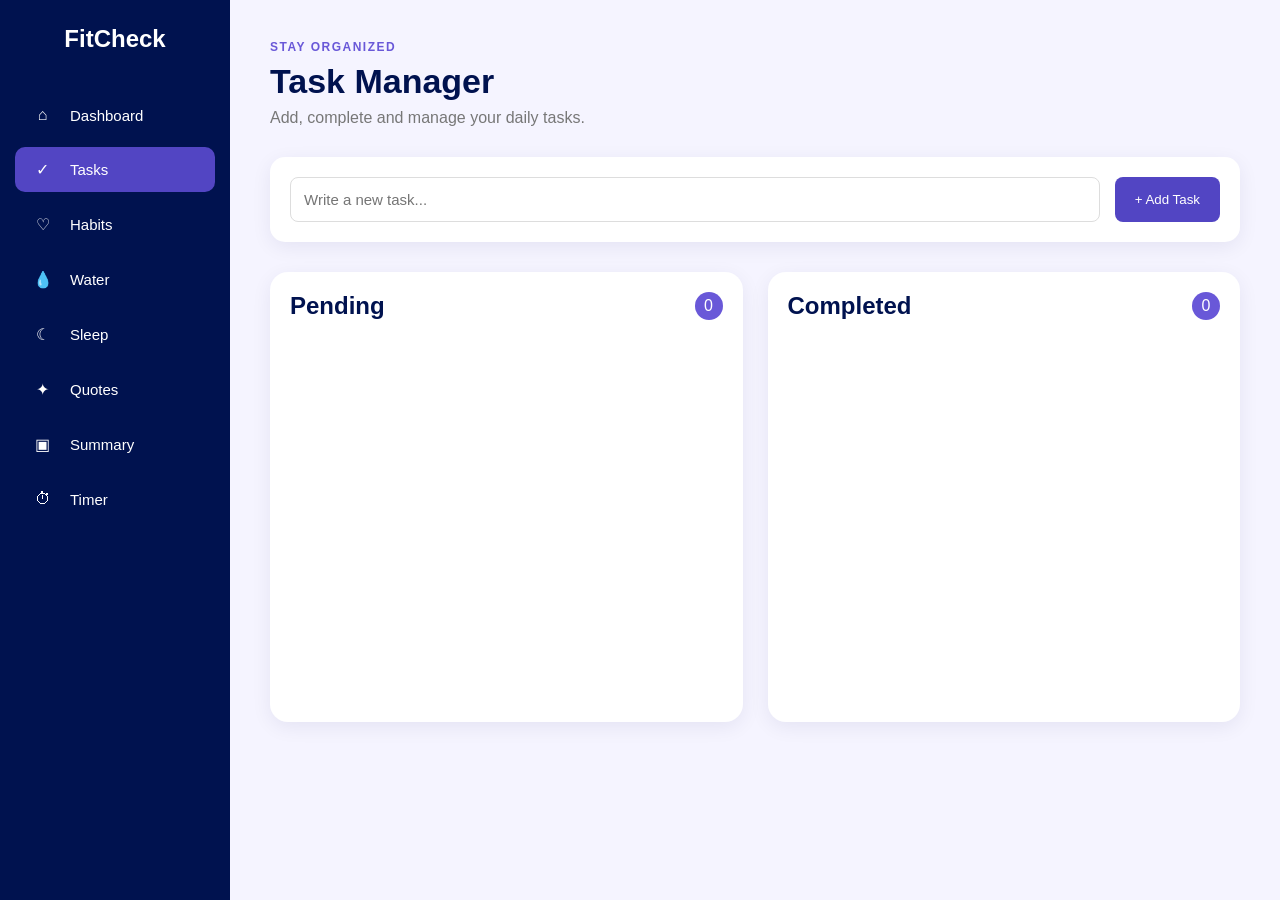
==== tasks.html @ d44de54c "changed ui, added tasks page" ====
<!DOCTYPE html>
<html lang="en">

<head>
    <meta charset="UTF-8">
    <meta name="viewport" content="width=device-width, initial-scale=1.0">

    <title>FitCheck - Tasks</title>

    <link rel="stylesheet" href="tasks.css">
</head>

<body>
    <aside class="sidebar">
        <div class="logo">
            <h2>FitCheck</h2>
        </div>
        <nav class="side-nav">
            <a href="index.html" class="nav-item">
                <span>⌂</span>
                <p>Dashboard</p>
            </a>
            <a href="tasks.html" class="nav-item active">
                <span>✓</span>
                <p>Tasks</p>
            </a>
            <a href="habits.html" class="nav-item">
                <span>♡</span>
                <p>Habits</p>
            </a>
            <a href="water.html" class="nav-item">
                <span>💧</span>
                <p>Water</p>
            </a>
            <a href="sleep.html" class="nav-item">
                <span>☾</span>
                <p>Sleep</p>
            </a>
            <a href="quotes.html" class="nav-item">
                <span>✦</span>
                <p>Quotes</p>
            </a>
            <a href="summary.html" class="nav-item">
                <span>▣</span>
                <p>Summary</p>
            </a>
            <a href="timer.html" class="nav-item">
                <span>⏱</span>
                <p>Timer</p>
            </a>
        </nav>
    </aside>

    <main class="main-content">
        <header class="page-header">
            <p class="small-heading">STAY ORGANIZED</p>
            <h1>Task Manager</h1>
            <p>Add, complete and manage your daily tasks.</p>
        </header>
        <section class="add-task-card">
            <input
                type="text"
                id="taskInput"
                placeholder="Write a new task...">
            <button id="addTaskButton">
                + Add Task
            </button>
        </section>
        <section class="task-board">
            <div class="task-column">
                <div class="column-heading">
                    <h2>Pending</h2>
                    <span id="pendingCount">0</span>
                </div>
                <div id="pendingTasks" class="task-list">
                </div>
            </div>
            <div class="task-column">
                <div class="column-heading">
                    <h2>Completed</h2>
                    <span id="completedCount">0</span>
                </div>
                <div id="completedTasks" class="task-list">
                </div>
            </div>
        </section>
    </main>

    <script src="script.js"></script>
</body>
</html>
---- tasks.css ----
* {
    margin: 0;
    padding: 0;
    box-sizing: border-box;
}

body {
    font-family: Arial, sans-serif;
    background-color: #f5f4ff;
    color: #00124F;
}


/* SIDEBAR */

.sidebar {
    width: 230px;
    height: 100vh;

    position: fixed;
    left: 0;
    top: 0;

    background-color: #00124F;
    color: white;

    padding: 25px 15px;
}

.logo {
    text-align: center;
    margin-bottom: 40px;
}

.side-nav {
    display: flex;
    flex-direction: column;
    gap: 10px;
}

.nav-item {
    text-decoration: none;
    color: white;

    display: flex;
    align-items: center;
    gap: 15px;

    padding: 13px 15px;

    border-radius: 10px;
}

.nav-item:hover,
.nav-item.active {
    background-color: #5245C3;
}

.nav-item span {
    width: 25px;
    text-align: center;
}

.nav-item p {
    font-size: 15px;
}


/* MAIN */

.main-content {
    margin-left: 230px;
    padding: 40px;
}

.page-header {
    margin-bottom: 30px;
}

.small-heading {
    color: #6958D8;
    font-size: 12px;
    font-weight: bold;
    letter-spacing: 1.5px;
    margin-bottom: 8px;
}

.page-header h1 {
    font-size: 34px;
    margin-bottom: 8px;
}

.page-header p:last-child {
    color: #777;
}


/* ADD TASK */

.add-task-card {
    background-color: white;
    padding: 20px;

    border-radius: 15px;

    display: flex;
    gap: 15px;

    margin-bottom: 30px;

    box-shadow: 0 5px 20px rgba(0, 18, 79, 0.07);
}

.add-task-card input {
    flex: 1;

    padding: 13px;

    border: 1px solid #ddd;
    border-radius: 8px;

    font-size: 15px;
}

.add-task-card button {
    border: none;

    background-color: #5245C3;
    color: white;

    padding: 0 20px;

    border-radius: 8px;

    cursor: pointer;
}


/* TASK BOARD */

.task-board {
    display: grid;
    grid-template-columns: 1fr 1fr;
    gap: 25px;
}

.task-column {
    background-color: white;

    border-radius: 18px;

    padding: 20px;

    min-height: 450px;

    box-shadow: 0 5px 20px rgba(0, 18, 79, 0.07);
}

.column-heading {
    display: flex;
    justify-content: space-between;

    margin-bottom: 20px;
}

.column-heading span {
    background-color: #6958D8;
    color: white;

    width: 28px;
    height: 28px;

    border-radius: 50%;

    display: flex;
    align-items: center;
    justify-content: center;
}


/* TASK */

.task-list {
    min-height: 350px;
}

.task-item {
    background-color: #f5f4ff;

    padding: 15px;

    border-radius: 10px;

    margin-bottom: 12px;

    display: flex;
    align-items: center;
    gap: 10px;

    cursor: grab;
}

.task-item p {
    flex: 1;
}

.task-item.completed p {
    text-decoration: line-through;
    color: #888;
}

.task-item button {
    border: none;
    background: transparent;

    cursor: pointer;

    font-size: 17px;
}

.edit-button {
    color: #5245C3;
}

.delete-button {
    color: #b33;
}


/* RESPONSIVE */

@media (max-width: 800px) {

    .sidebar {
        width: 80px;
    }

    .logo h2 {
        font-size: 16px;
    }

    .nav-item p {
        display: none;
    }

    .nav-item {
        justify-content: center;
    }

    .main-content {
        margin-left: 80px;
        padding: 20px;
    }

    .task-board {
        grid-template-columns: 1fr;
    }

}

@media (max-width: 600px) {

    .add-task-card {
        flex-direction: column;
    }

    .add-task-card button {
        padding: 12px;
    }

}
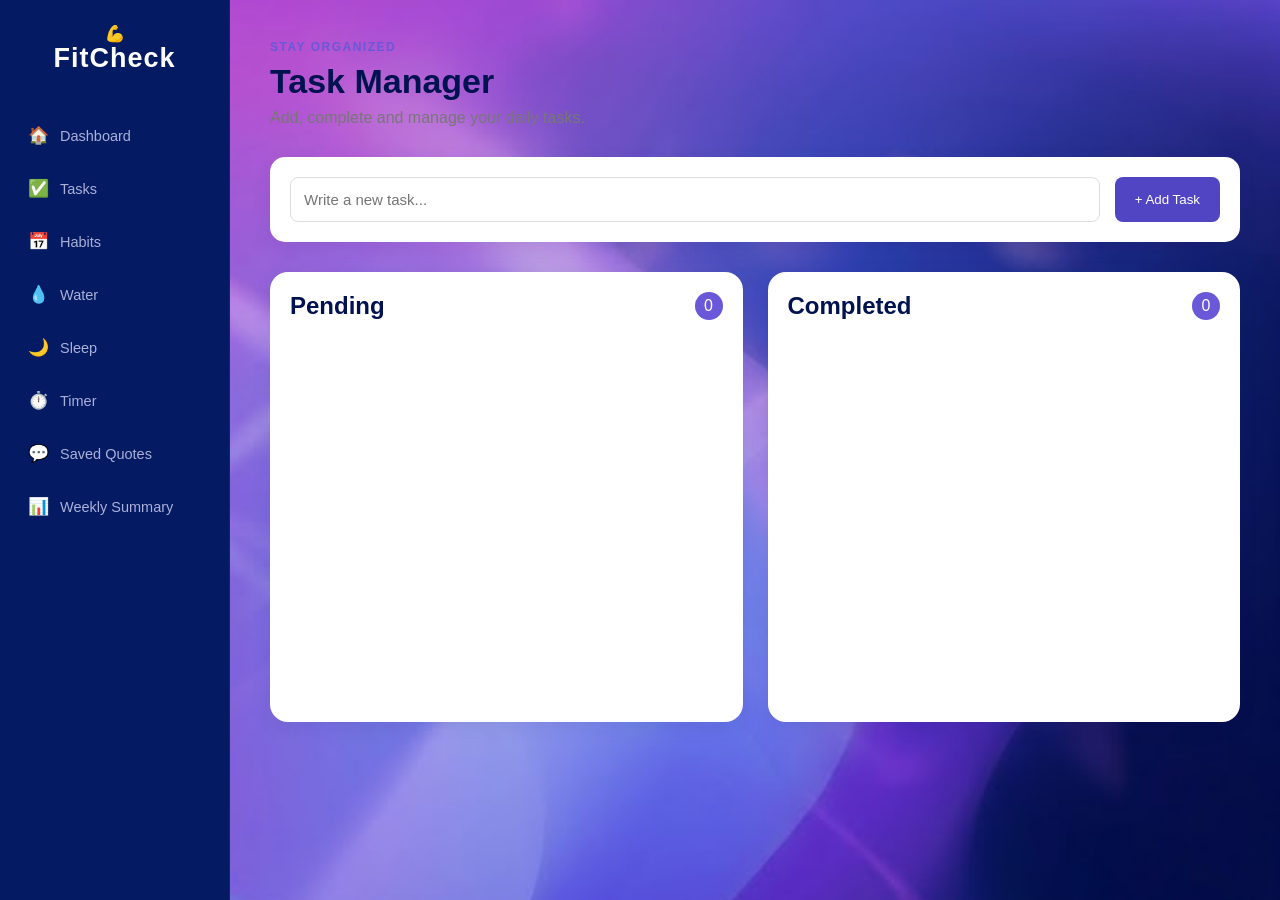
==== commit 2fe59ef9: "changed ui of tasks" ====
--- a/tasks.html
+++ b/tasks.html
@@ -11,43 +11,22 @@
 </head>
 
 <body>
+    <!-- sidebar -->
     <aside class="sidebar">
         <div class="logo">
+            <div class="logo-mark">💪</div>
             <h2>FitCheck</h2>
         </div>
+
         <nav class="side-nav">
-            <a href="index.html" class="nav-item">
-                <span>⌂</span>
-                <p>Dashboard</p>
-            </a>
-            <a href="tasks.html" class="nav-item active">
-                <span>✓</span>
-                <p>Tasks</p>
-            </a>
-            <a href="habits.html" class="nav-item">
-                <span>♡</span>
-                <p>Habits</p>
-            </a>
-            <a href="water.html" class="nav-item">
-                <span>💧</span>
-                <p>Water</p>
-            </a>
-            <a href="sleep.html" class="nav-item">
-                <span>☾</span>
-                <p>Sleep</p>
-            </a>
-            <a href="quotes.html" class="nav-item">
-                <span>✦</span>
-                <p>Quotes</p>
-            </a>
-            <a href="summary.html" class="nav-item">
-                <span>▣</span>
-                <p>Summary</p>
-            </a>
-            <a href="timer.html" class="nav-item">
-                <span>⏱</span>
-                <p>Timer</p>
-            </a>
+            <a class="sidebar-link" href="index.html"><span class="icon">🏠</span> Dashboard</a>
+            <a class="sidebar-link" href="tasks.html"><span class="icon">✅</span> Tasks</a>
+            <a class="sidebar-link" href="habits.html"><span class="icon">📅</span> Habits</a>
+            <a class="sidebar-link" href="water.html"><span class="icon">💧</span> Water</a>
+            <a class="sidebar-link" href="sleep.html"><span class="icon">🌙</span> Sleep</a>
+            <a class="sidebar-link" href="timer.html"><span class="icon">⏱️</span> Timer</a>
+            <a class="sidebar-link" href="quotes.html"><span class="icon">💬</span> Saved Quotes</a>
+            <a class="sidebar-link" href="summary.html"><span class="icon">📊</span> Weekly Summary</a>
         </nav>
     </aside>
 
--- a/tasks.css
+++ b/tasks.css
@@ -5,31 +5,67 @@
 }
 
 body {
-    font-family: Arial, sans-serif;
-    background-color: #f5f4ff;
+    font-family: "Segoe UI", Roboto, Arial, sans-serif;
     color: #00124F;
-}
-
-
-/* SIDEBAR */
-
+    background-image: url("image.png");
+    background-size: cover;
+}
+a {
+  color: inherit;
+  text-decoration: none;
+}
+ul {
+  list-style: none;
+}
+button {
+  font-family: inherit;
+  cursor: pointer;
+  border: none;
+}
+
+/* sidebar */
 .sidebar {
     width: 230px;
     height: 100vh;
-
     position: fixed;
     left: 0;
     top: 0;
-
-    background-color: #00124F;
+    background-color: #041a63;
     color: white;
-
-    padding: 25px 15px;
-}
-
+    display: flex;
+    flex-direction: column;
+    padding: 24px 16px;
+    z-index: 100;
+    border-right: 1px solid #0c2680;
+}
+.sidebar-link {
+    display: flex;
+    align-items: center;
+    gap: 12px;
+    padding: 11px 12px;
+    font-size: 14.5px;
+    color: #aab0d9;
+    text-decoration: none;
+}
+.sidebar-link:hover {
+  background-color: #0c2680;
+  color: #f4f5fb;
+}
+.icon {
+  font-size: 17px;
+  width: 20px;
+  text-align: center;
+}
 .logo {
     text-align: center;
     margin-bottom: 40px;
+    font: "Segoe UI", Roboto, Arial, sans-serif;
+}
+
+.logo h2 {
+    font-size: 27px;
+    letter-spacing: 1px;
+    font: "Segoe UI", Roboto, Arial, sans-serif;
 }
 
 .side-nav {
@@ -41,28 +77,30 @@
 .nav-item {
     text-decoration: none;
     color: white;
-
     display: flex;
     align-items: center;
     gap: 15px;
-
     padding: 13px 15px;
-
     border-radius: 10px;
+    transition: 0.3s;
+    font-size: 17px;
+    width: 20px;
+    text-align: center;
+}
+
+.nav-item span {
+    width: 25px;
+    text-align: center;
+    font-size: 19px;
+}
+
+.nav-item p {
+    font-size: 15px;
 }
 
 .nav-item:hover,
 .nav-item.active {
     background-color: #5245C3;
-}
-
-.nav-item span {
-    width: 25px;
-    text-align: center;
-}
-
-.nav-item p {
-    font-size: 15px;
 }
 
 
@@ -230,19 +268,19 @@
 /* RESPONSIVE */
 
 @media (max-width: 800px) {
-
     .sidebar {
         width: 80px;
-    }
-
+        align-items: center;
+    }
+    .sidebar-link {
+        font-size: 0;
+    }
     .logo h2 {
-        font-size: 16px;
-    }
-
+        font-size: 15px;
+    }
     .nav-item p {
         display: none;
     }
-
     .nav-item {
         justify-content: center;
     }
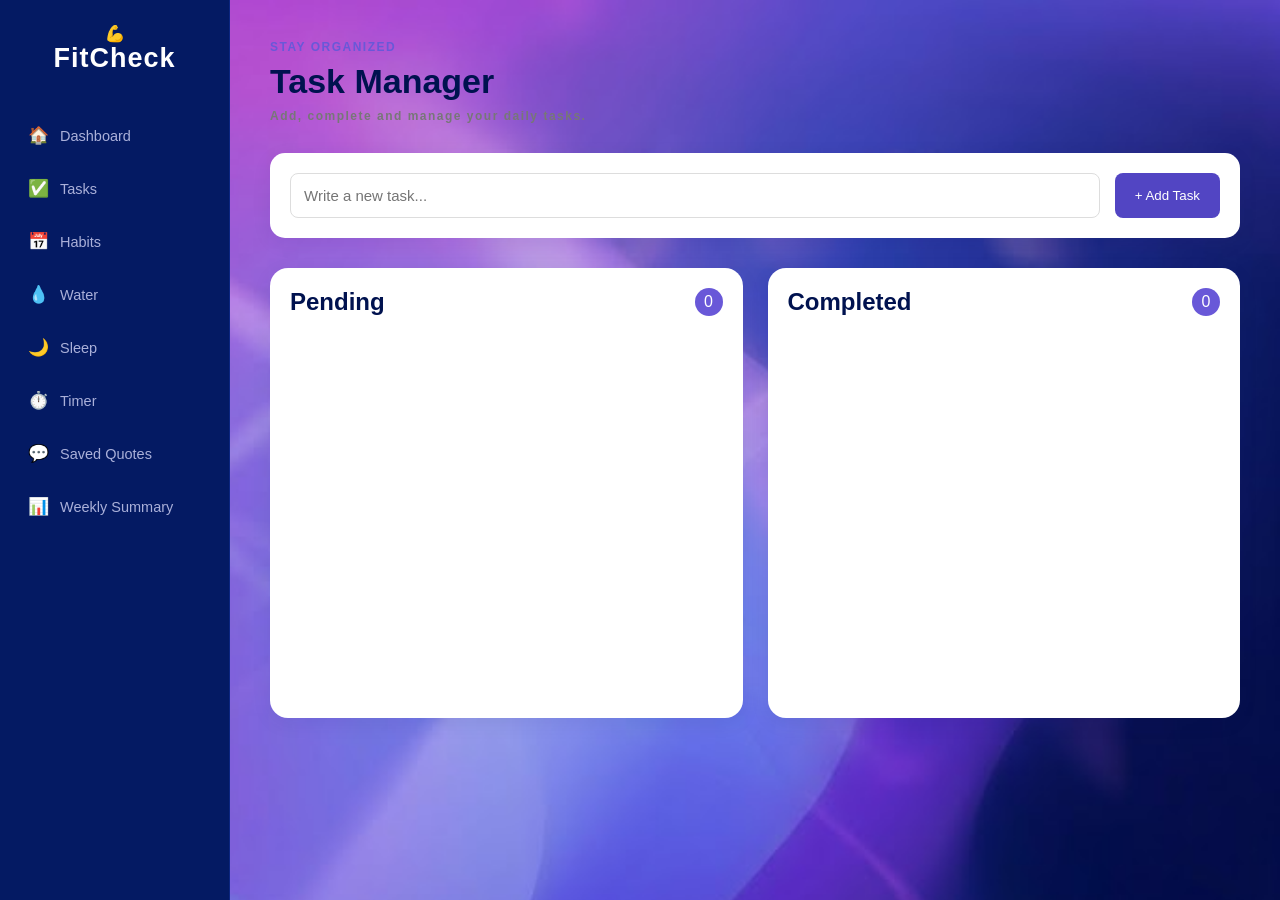
==== commit 7601b696: "added water page." ====
--- a/tasks.html
+++ b/tasks.html
@@ -34,7 +34,7 @@
         <header class="page-header">
             <p class="small-heading">STAY ORGANIZED</p>
             <h1>Task Manager</h1>
-            <p>Add, complete and manage your daily tasks.</p>
+            <p class="small-heading">Add, complete and manage your daily tasks.</p>
         </header>
         <section class="add-task-card">
             <input
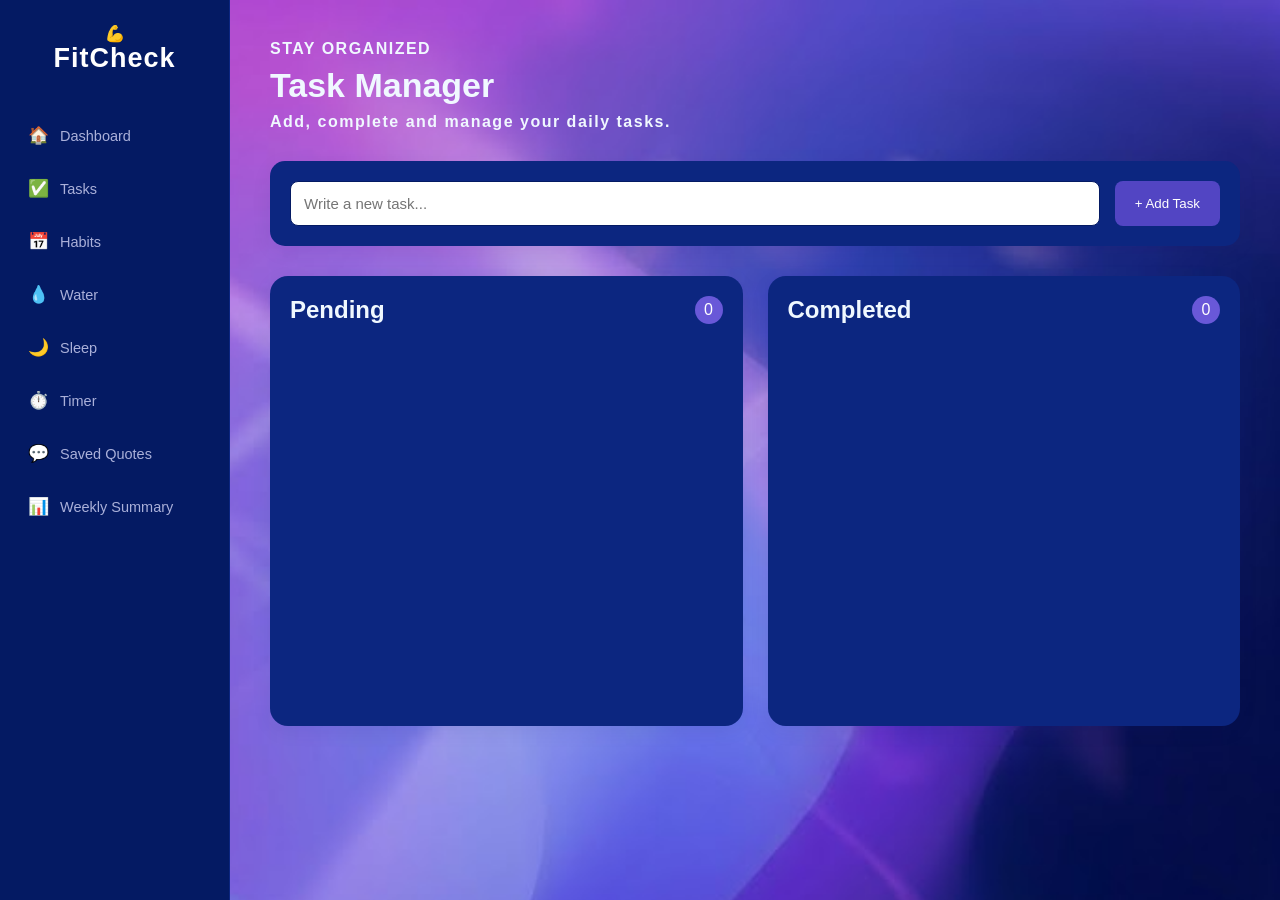
==== commit 647e2c45: "added date time, tasks js file" ====
--- a/tasks.html
+++ b/tasks.html
@@ -30,6 +30,8 @@
         </nav>
     </aside>
 
+    <!-- main content -->
+
     <main class="main-content">
         <header class="page-header">
             <p class="small-heading">STAY ORGANIZED</p>
@@ -51,7 +53,7 @@
                     <h2>Pending</h2>
                     <span id="pendingCount">0</span>
                 </div>
-                <div id="pendingTasks" class="task-list">
+                <div id="pendingtasks" class="task-list">
                 </div>
             </div>
             <div class="task-column">
@@ -59,7 +61,7 @@
                     <h2>Completed</h2>
                     <span id="completedCount">0</span>
                 </div>
-                <div id="completedTasks" class="task-list">
+                <div id="completedtasks" class="task-list">
                 </div>
             </div>
         </section>
--- a/tasks.css
+++ b/tasks.css
@@ -6,7 +6,7 @@
 
 body {
     font-family: "Segoe UI", Roboto, Arial, sans-serif;
-    color: #00124F;
+    color:aliceblue;
     background-image: url("image.png");
     background-size: cover;
 }
@@ -116,8 +116,8 @@
 }
 
 .small-heading {
-    color: #6958D8;
-    font-size: 12px;
+    color:aliceblue;
+    font: 10px;
     font-weight: bold;
     letter-spacing: 1.5px;
     margin-bottom: 8px;
@@ -128,48 +128,32 @@
     margin-bottom: 8px;
 }
 
-.page-header p:last-child {
-    color: #777;
-}
-
-
 /* ADD TASK */
 
 .add-task-card {
-    background-color: white;
+    background-color: #0c2680;
     padding: 20px;
-
     border-radius: 15px;
-
     display: flex;
     gap: 15px;
-
     margin-bottom: 30px;
-
     box-shadow: 0 5px 20px rgba(0, 18, 79, 0.07);
 }
 
 .add-task-card input {
     flex: 1;
-
     padding: 13px;
-
-    border: 1px solid #ddd;
+    border: 1px solid  #041a63;
     border-radius: 8px;
-
     font-size: 15px;
 }
 
 .add-task-card button {
     border: none;
-
     background-color: #5245C3;
     color: white;
-
     padding: 0 20px;
-
     border-radius: 8px;
-
     cursor: pointer;
 }
 
@@ -183,21 +167,16 @@
 }
 
 .task-column {
-    background-color: white;
-
+    background-color:#0c2680;
     border-radius: 18px;
-
     padding: 20px;
-
     min-height: 450px;
-
     box-shadow: 0 5px 20px rgba(0, 18, 79, 0.07);
 }
 
 .column-heading {
     display: flex;
     justify-content: space-between;
-
     margin-bottom: 20px;
 }
 
@@ -224,17 +203,12 @@
 
 .task-item {
     background-color: #f5f4ff;
-
     padding: 15px;
-
     border-radius: 10px;
-
     margin-bottom: 12px;
-
     display: flex;
     align-items: center;
     gap: 10px;
-
     cursor: grab;
 }
 
@@ -250,9 +224,7 @@
 .task-item button {
     border: none;
     background: transparent;
-
     cursor: pointer;
-
     font-size: 17px;
 }
 
